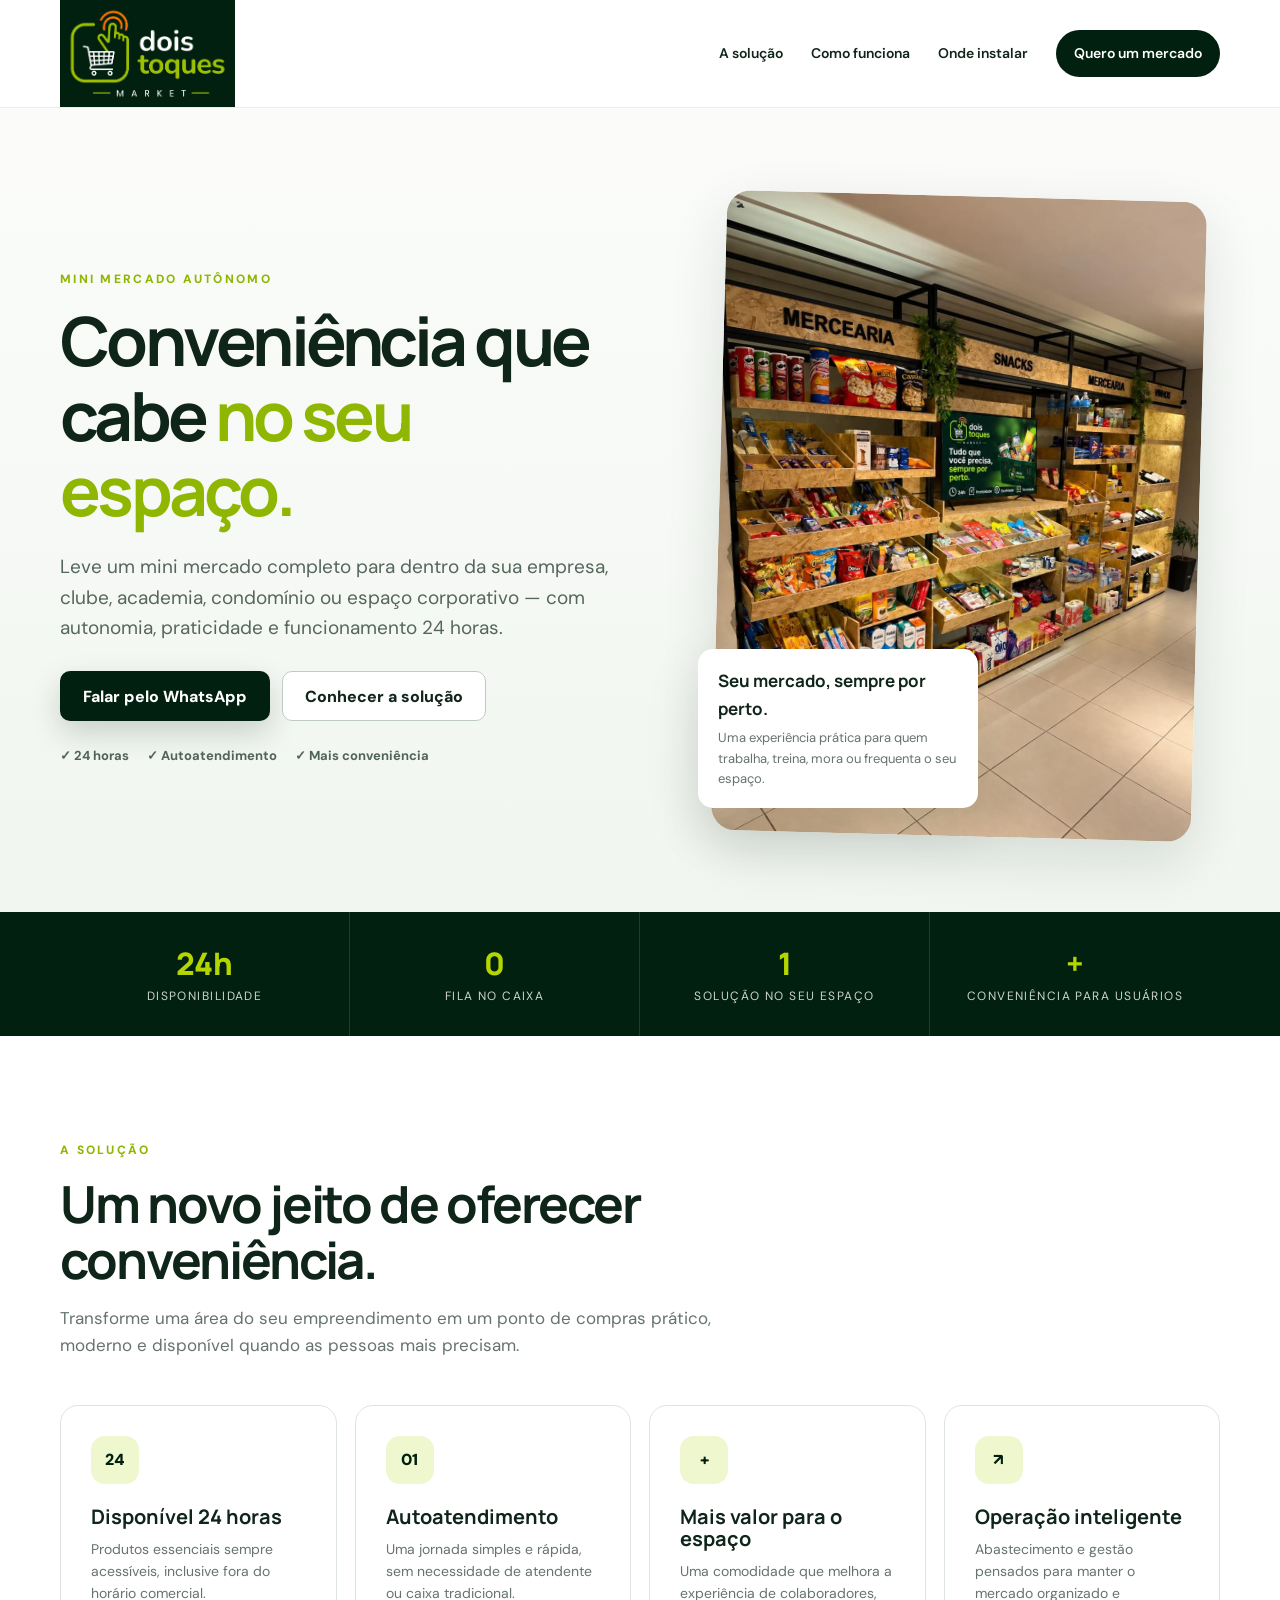
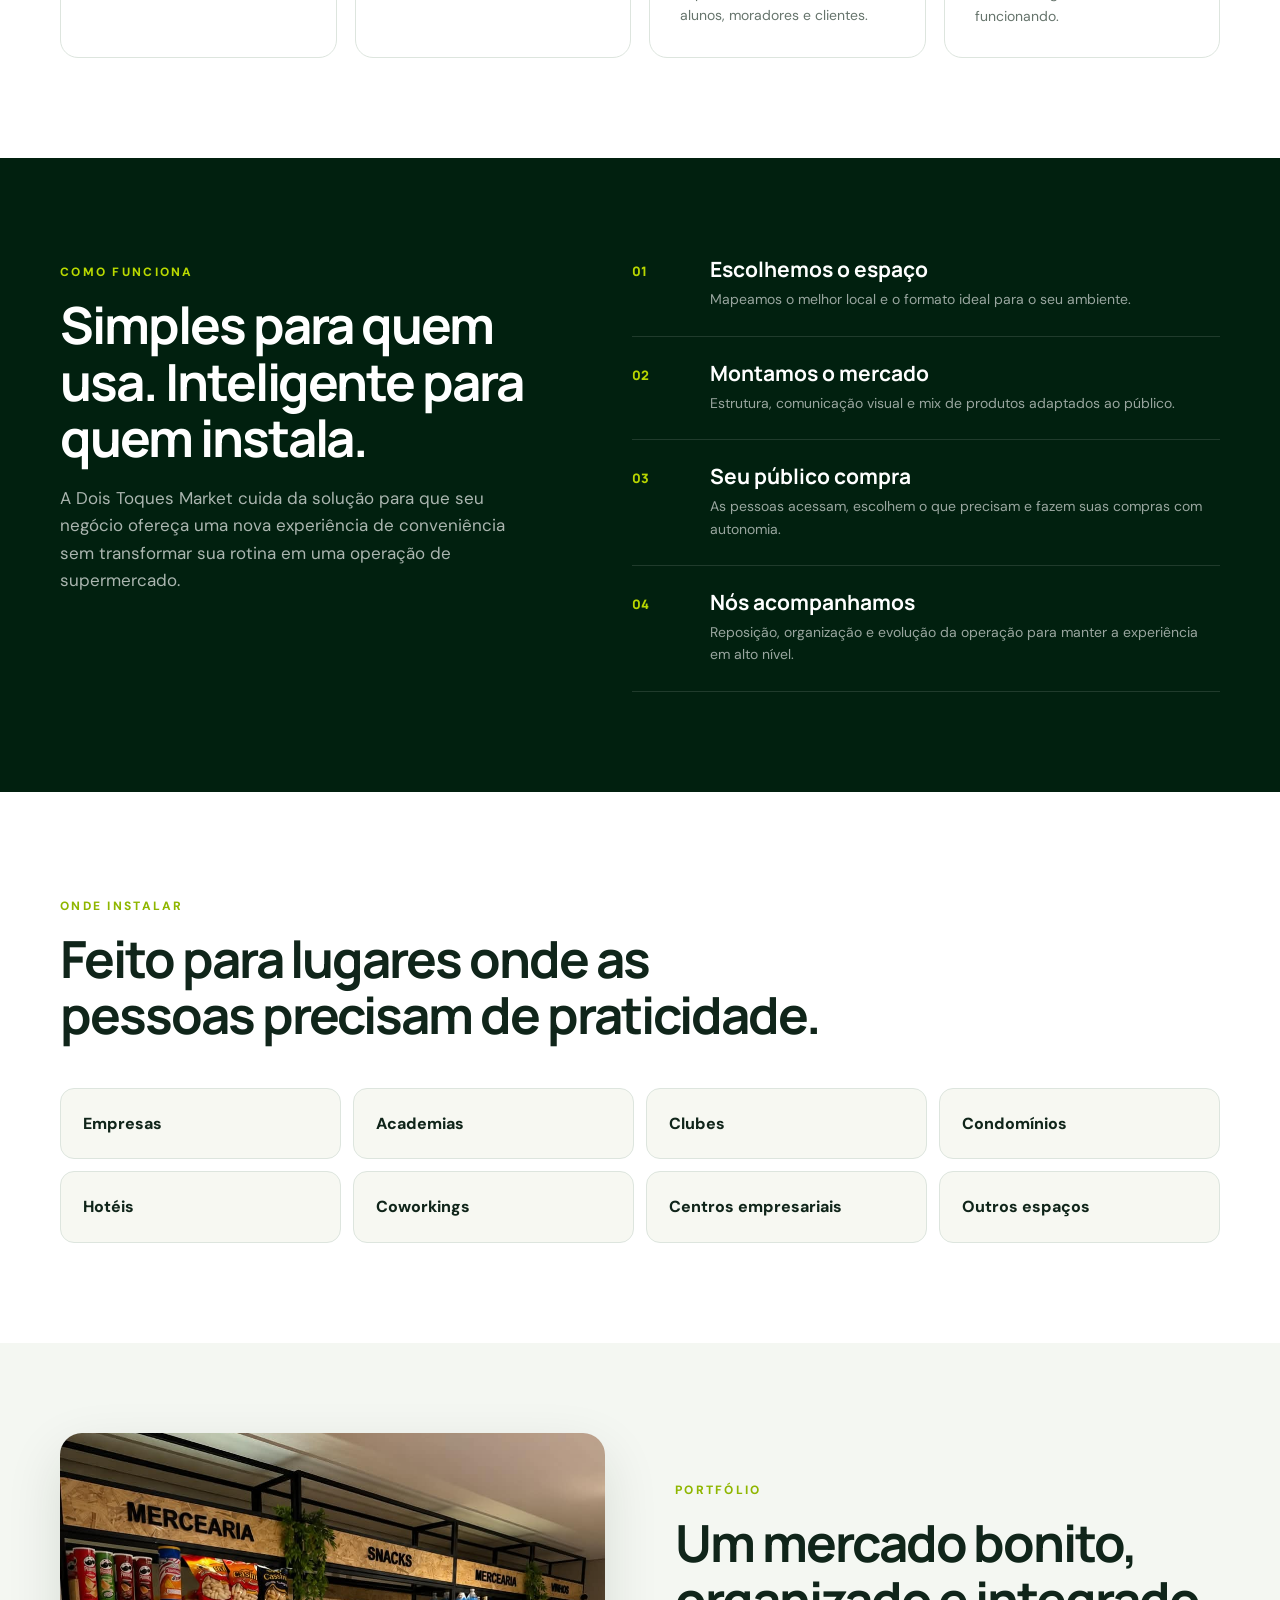
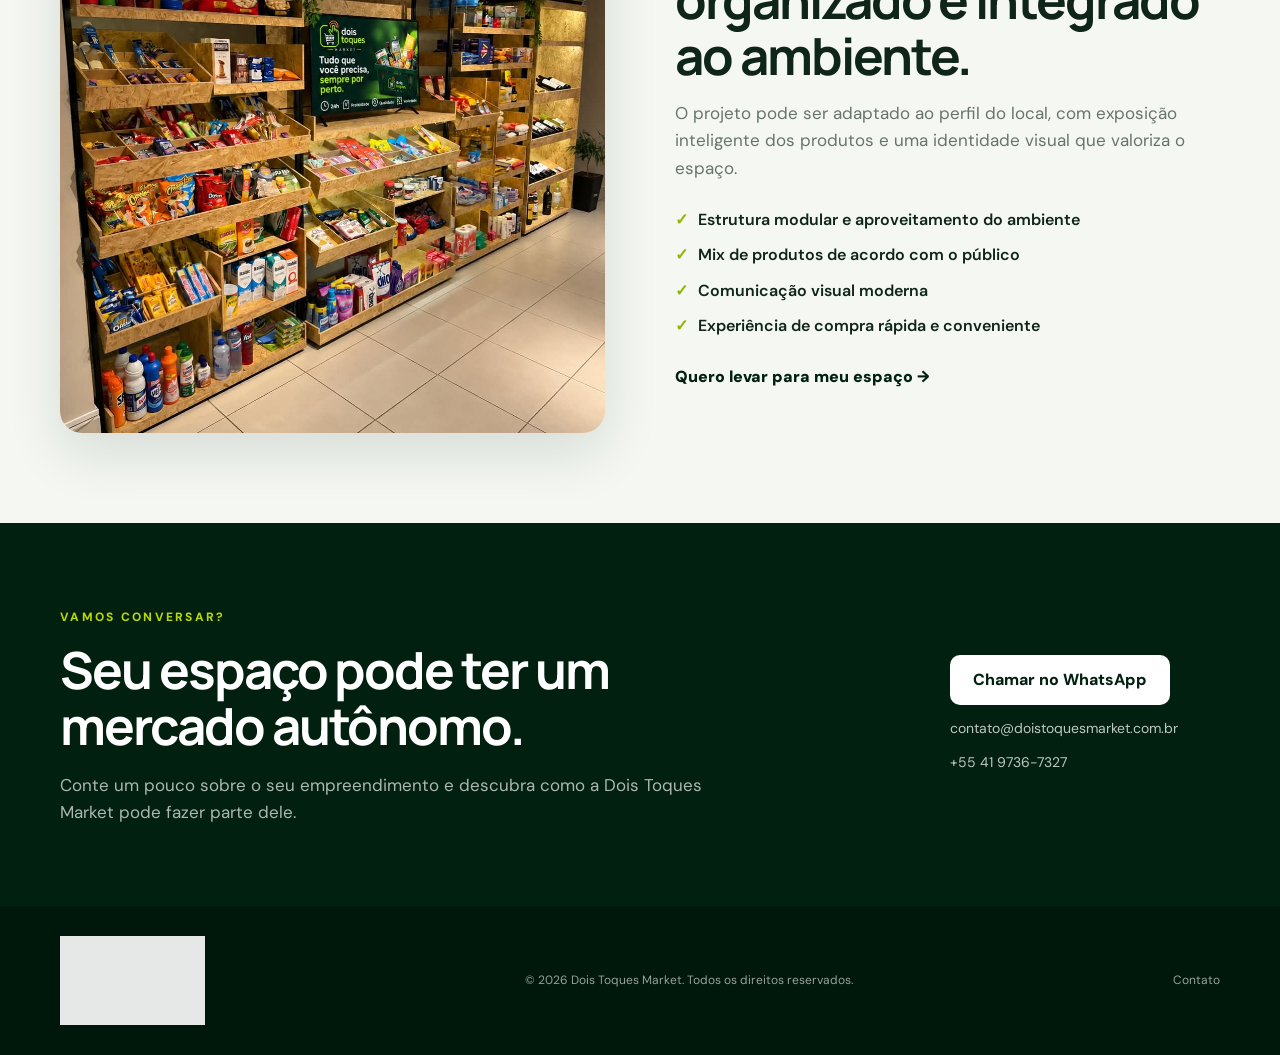
==== index.html @ e49d8c17 "Add root index page" ====
<!DOCTYPE html>
<html lang="pt-BR">
<head>
  <meta charset="UTF-8">
  <meta name="viewport" content="width=device-width, initial-scale=1.0">
  <meta name="description" content="Dois Toques Market — mini mercados autônomos para empresas, clubes, academias, condomínios e espaços corporativos. Conveniência 24 horas, sem operação de caixa.">
  <meta name="theme-color" content="#01200F">
  <title>Dois Toques Market | Mini Mercado Autônomo</title>
  <link rel="stylesheet" href="css/style.css">
</head>
<body>
  <header class="site-header">
    <div class="container nav-wrap">
      <a class="brand" href="#inicio" aria-label="Dois Toques Market">
        <img src="images/logo-escura.png" alt="Dois Toques Market">
      </a>
      <nav class="nav" aria-label="Navegação principal">
        <a href="#solucao">A solução</a>
        <a href="#como-funciona">Como funciona</a>
        <a href="#onde-instalar">Onde instalar</a>
        <a href="#contato" class="nav-cta">Quero um mercado</a>
      </nav>
    </div>
  </header>

  <main id="inicio">
    <section class="hero">
      <div class="container hero-grid">
        <div class="hero-copy">
          <span class="eyebrow">MINI MERCADO AUTÔNOMO</span>
          <h1>Conveniência que cabe <span>no seu espaço.</span></h1>
          <p class="hero-text">
            Leve um mini mercado completo para dentro da sua empresa, clube, academia,
            condomínio ou espaço corporativo — com autonomia, praticidade e funcionamento 24 horas.
          </p>
          <div class="hero-actions">
            <a class="btn btn-primary" href="https://wa.me/554197367327?text=Ol%C3%A1%2C%20quero%20conhecer%20a%20solu%C3%A7%C3%A3o%20da%20Dois%20Toques%20Market." target="_blank" rel="noopener">Falar pelo WhatsApp</a>
            <a class="btn btn-secondary" href="#solucao">Conhecer a solução</a>
          </div>
          <div class="hero-points">
            <span>✓ 24 horas</span>
            <span>✓ Autoatendimento</span>
            <span>✓ Mais conveniência</span>
          </div>
        </div>
        <div class="hero-visual">
          <div class="glow"></div>
          <img src="images/mercado-autonomo.jpg" alt="Exemplo de mini mercado autônomo da Dois Toques Market" class="market-photo">
          <div class="floating-card">
            <strong>Seu mercado, sempre por perto.</strong>
            <span>Uma experiência prática para quem trabalha, treina, mora ou frequenta o seu espaço.</span>
          </div>
        </div>
      </div>
    </section>

    <section class="stats">
      <div class="container stats-grid">
        <div><strong>24h</strong><span>disponibilidade</span></div>
        <div><strong>0</strong><span>fila no caixa</span></div>
        <div><strong>1</strong><span>solução no seu espaço</span></div>
        <div><strong>+</strong><span>conveniência para usuários</span></div>
      </div>
    </section>

    <section id="solucao" class="section">
      <div class="container">
        <div class="section-heading">
          <span class="eyebrow">A SOLUÇÃO</span>
          <h2>Um novo jeito de oferecer conveniência.</h2>
          <p>Transforme uma área do seu empreendimento em um ponto de compras prático, moderno e disponível quando as pessoas mais precisam.</p>
        </div>
        <div class="cards">
          <article class="card">
            <div class="icon">24</div>
            <h3>Disponível 24 horas</h3>
            <p>Produtos essenciais sempre acessíveis, inclusive fora do horário comercial.</p>
          </article>
          <article class="card">
            <div class="icon">01</div>
            <h3>Autoatendimento</h3>
            <p>Uma jornada simples e rápida, sem necessidade de atendente ou caixa tradicional.</p>
          </article>
          <article class="card">
            <div class="icon">+</div>
            <h3>Mais valor para o espaço</h3>
            <p>Uma comodidade que melhora a experiência de colaboradores, alunos, moradores e clientes.</p>
          </article>
          <article class="card">
            <div class="icon">↗</div>
            <h3>Operação inteligente</h3>
            <p>Abastecimento e gestão pensados para manter o mercado organizado e funcionando.</p>
          </article>
        </div>
      </div>
    </section>

    <section id="como-funciona" class="section section-dark">
      <div class="container process-grid">
        <div>
          <span class="eyebrow eyebrow-light">COMO FUNCIONA</span>
          <h2>Simples para quem usa. Inteligente para quem instala.</h2>
          <p class="muted">A Dois Toques Market cuida da solução para que seu negócio ofereça uma nova experiência de conveniência sem transformar sua rotina em uma operação de supermercado.</p>
        </div>
        <div class="steps">
          <div class="step"><span>01</span><div><h3>Escolhemos o espaço</h3><p>Mapeamos o melhor local e o formato ideal para o seu ambiente.</p></div></div>
          <div class="step"><span>02</span><div><h3>Montamos o mercado</h3><p>Estrutura, comunicação visual e mix de produtos adaptados ao público.</p></div></div>
          <div class="step"><span>03</span><div><h3>Seu público compra</h3><p>As pessoas acessam, escolhem o que precisam e fazem suas compras com autonomia.</p></div></div>
          <div class="step"><span>04</span><div><h3>Nós acompanhamos</h3><p>Reposição, organização e evolução da operação para manter a experiência em alto nível.</p></div></div>
        </div>
      </div>
    </section>

    <section id="onde-instalar" class="section">
      <div class="container">
        <div class="section-heading">
          <span class="eyebrow">ONDE INSTALAR</span>
          <h2>Feito para lugares onde as pessoas precisam de praticidade.</h2>
        </div>
        <div class="audience-grid">
          <div class="audience">Empresas</div>
          <div class="audience">Academias</div>
          <div class="audience">Clubes</div>
          <div class="audience">Condomínios</div>
          <div class="audience">Hotéis</div>
          <div class="audience">Coworkings</div>
          <div class="audience">Centros empresariais</div>
          <div class="audience">Outros espaços</div>
        </div>
      </div>
    </section>

    <section class="portfolio">
      <div class="container portfolio-grid">
        <div class="portfolio-image-wrap">
          <img src="images/mercado-autonomo.jpg" alt="Portfólio de mini mercado autônomo" class="portfolio-image">
        </div>
        <div class="portfolio-copy">
          <span class="eyebrow">PORTFÓLIO</span>
          <h2>Um mercado bonito, organizado e integrado ao ambiente.</h2>
          <p>O projeto pode ser adaptado ao perfil do local, com exposição inteligente dos produtos e uma identidade visual que valoriza o espaço.</p>
          <ul>
            <li>Estrutura modular e aproveitamento do ambiente</li>
            <li>Mix de produtos de acordo com o público</li>
            <li>Comunicação visual moderna</li>
            <li>Experiência de compra rápida e conveniente</li>
          </ul>
          <a class="text-link" href="#contato">Quero levar para meu espaço →</a>
        </div>
      </div>
    </section>

    <section class="cta-section" id="contato">
      <div class="container cta-box">
        <div>
          <span class="eyebrow eyebrow-light">VAMOS CONVERSAR?</span>
          <h2>Seu espaço pode ter um mercado autônomo.</h2>
          <p>Conte um pouco sobre o seu empreendimento e descubra como a Dois Toques Market pode fazer parte dele.</p>
        </div>
        <div class="cta-actions">
          <a class="btn btn-light" href="https://wa.me/554197367327?text=Ol%C3%A1%2C%20quero%20uma%20proposta%20para%20meu%20espa%C3%A7o." target="_blank" rel="noopener">Chamar no WhatsApp</a>
          <a class="contact-email" href="mailto:contato@doistoquesmarket.com.br">contato@doistoquesmarket.com.br</a>
          <span class="phone">+55 41 9736-7327</span>
        </div>
      </div>
    </section>
  </main>

  <footer class="footer">
    <div class="container footer-wrap">
      <img src="images/logo-escura.png" alt="Dois Toques Market" class="footer-logo">
      <span>© 2026 Dois Toques Market. Todos os direitos reservados.</span>
      <a href="mailto:contato@doistoquesmarket.com.br">Contato</a>
    </div>
  </footer>
</body>
</html>
---- css/style.css ----
@import url('https://fonts.googleapis.com/css2?family=DM+Sans:wght@400;500;600;700&family=Manrope:wght@600;700;800&display=swap');

:root {
  --green: #01200F;
  --green-2: #073D22;
  --lime: #A8CF00;
  --lime-2: #8FB600;
  --orange: #FF7A00;
  --cream: #F7F8F2;
  --white: #FFFFFF;
  --text: #10251A;
  --muted: #66746C;
  --line: #DDE5DE;
  --shadow: 0 20px 55px rgba(1, 32, 15, .12);
}

* { box-sizing: border-box; }
html { scroll-behavior: smooth; }
body {
  margin: 0;
  color: var(--text);
  background: var(--white);
  font-family: 'DM Sans', Arial, sans-serif;
  line-height: 1.6;
}
a { color: inherit; text-decoration: none; }
img { max-width: 100%; display: block; }
.container { width: min(1160px, calc(100% - 40px)); margin: 0 auto; }

.site-header {
  position: sticky;
  top: 0;
  z-index: 50;
  background: rgba(255,255,255,.92);
  backdrop-filter: blur(14px);
  border-bottom: 1px solid rgba(1,32,15,.08);
}
.nav-wrap { min-height: 82px; display:flex; align-items:center; justify-content:space-between; gap:30px; }
.brand img { width: 175px; height: auto; }
.nav { display:flex; align-items:center; gap:28px; font-weight:600; font-size:14px; }
.nav a:not(.nav-cta):hover { color: var(--lime-2); }
.nav-cta { padding: 12px 18px; border-radius: 999px; background: var(--green); color: white; }

.hero {
  position: relative;
  overflow: hidden;
  padding: 88px 0 76px;
  background: linear-gradient(180deg, #fbfcfa 0%, #f1f6f0 100%);
}
.hero-grid { display:grid; grid-template-columns: 1fr .92fr; align-items:center; gap:70px; }
.eyebrow {
  display:inline-block;
  color: var(--lime-2);
  font-weight:800;
  font-size:12px;
  letter-spacing: .19em;
  margin-bottom: 14px;
}
.eyebrow-light { color: #B9D900; }
h1, h2, h3 { font-family: 'Manrope', Arial, sans-serif; margin:0; line-height:1.1; }
h1 { font-size: clamp(44px, 5.3vw, 74px); letter-spacing:-.055em; max-width:700px; }
h1 span { color: var(--lime-2); }
.hero-text { font-size:19px; max-width:650px; color:#56665D; margin:25px 0 28px; }
.hero-actions { display:flex; flex-wrap:wrap; gap:12px; }
.btn {
  display:inline-flex; align-items:center; justify-content:center;
  min-height:50px; padding:0 22px; border-radius:10px;
  font-weight:800; transition:.2s ease; border:1px solid transparent;
}
.btn:hover { transform: translateY(-2px); }
.btn-primary { background:var(--green); color:white; box-shadow:0 12px 30px rgba(1,32,15,.18); }
.btn-secondary { border-color:#BFCBC2; background:white; }
.btn-light { background:white; color:var(--green); }
.hero-points { display:flex; flex-wrap:wrap; gap:18px; margin-top:25px; font-size:13px; font-weight:700; color:#51635A; }

.hero-visual { position:relative; min-height:500px; display:flex; align-items:center; justify-content:center; }
.glow { position:absolute; width:390px; height:390px; border-radius:50%; background:rgba(168,207,0,.17); filter:blur(12px); }
.market-photo {
  position:relative; z-index:2; width:min(480px, 100%); aspect-ratio:3/4; object-fit:cover;
  border-radius:24px; box-shadow:var(--shadow); transform:rotate(1.5deg);
}
.floating-card {
  position:absolute; z-index:3; bottom:28px; left:0; width:280px;
  padding:18px 20px; background:white; border-radius:15px; box-shadow:var(--shadow);
}
.floating-card strong { display:block; font-family:'Manrope'; font-size:17px; }
.floating-card span { display:block; color:var(--muted); font-size:13px; margin-top:6px; }

.stats { background:var(--green); color:white; }
.stats-grid { display:grid; grid-template-columns:repeat(4,1fr); }
.stats-grid div { padding:30px 20px; border-right:1px solid rgba(255,255,255,.12); text-align:center; }
.stats-grid div:last-child { border:0; }
.stats strong { display:block; font:800 31px 'Manrope'; color:#B5D500; }
.stats span { display:block; font-size:12px; text-transform:uppercase; letter-spacing:.12em; opacity:.8; margin-top:3px; }

.section { padding:100px 0; }
.section-heading { max-width:760px; margin-bottom:45px; }
.section-heading h2, .process-grid h2, .portfolio-copy h2, .cta-box h2 { font-size:clamp(34px,4vw,54px); letter-spacing:-.04em; }
.section-heading p { font-size:17px; color:var(--muted); max-width:680px; margin:18px 0 0; }
.cards { display:grid; grid-template-columns:repeat(4,1fr); gap:18px; }
.card { padding:30px; border:1px solid var(--line); border-radius:18px; background:white; transition:.2s ease; }
.card:hover { transform:translateY(-5px); box-shadow:var(--shadow); }
.icon { width:48px; height:48px; display:grid; place-items:center; border-radius:14px; background:#EFF7CF; color:var(--green); font-weight:900; margin-bottom:22px; }
.card h3 { font-size:20px; margin-bottom:10px; }
.card p { color:var(--muted); margin:0; font-size:14px; }

.section-dark { background:var(--green); color:white; }
.process-grid { display:grid; grid-template-columns:.9fr 1.1fr; gap:90px; align-items:start; }
.process-grid h2 { max-width:520px; }
.muted { color:rgba(255,255,255,.67); max-width:500px; margin-top:20px; font-size:17px; }
.steps { display:grid; gap:0; }
.step { display:grid; grid-template-columns:58px 1fr; gap:20px; padding:25px 0; border-bottom:1px solid rgba(255,255,255,.12); }
.step:first-child { padding-top:0; }
.step > span { color:#B8D600; font:800 13px 'Manrope'; padding-top:4px; }
.step h3 { font-size:21px; }
.step p { margin:7px 0 0; color:rgba(255,255,255,.6); font-size:14px; }

.audience-grid { display:grid; grid-template-columns:repeat(4,1fr); gap:12px; }
.audience { border:1px solid var(--line); border-radius:14px; padding:22px; font-weight:800; background:var(--cream); }

.portfolio { padding:90px 0; background:#F4F7F2; }
.portfolio-grid { display:grid; grid-template-columns:1fr 1fr; gap:70px; align-items:center; }
.portfolio-image-wrap { position:relative; }
.portfolio-image { width:100%; max-height:600px; object-fit:cover; border-radius:22px; box-shadow:var(--shadow); }
.portfolio-copy p { color:var(--muted); font-size:17px; }
.portfolio-copy ul { padding:0; list-style:none; margin:25px 0; display:grid; gap:10px; }
.portfolio-copy li { font-weight:600; }
.portfolio-copy li::before { content:'✓'; color:var(--lime-2); margin-right:10px; font-weight:900; }
.text-link { color:var(--green); font-weight:900; }

.cta-section { padding:80px 0; background:var(--green); }
.cta-box { color:white; display:flex; justify-content:space-between; gap:50px; align-items:center; }
.cta-box h2 { max-width:650px; }
.cta-box p { color:rgba(255,255,255,.68); max-width:650px; margin:18px 0 0; font-size:17px; }
.cta-actions { display:flex; flex-direction:column; align-items:flex-start; gap:12px; min-width:270px; }
.contact-email, .phone { color:rgba(255,255,255,.75); font-size:14px; }
.contact-email:hover { color:white; }

.footer { background:#00170B; color:rgba(255,255,255,.6); padding:30px 0; font-size:12px; }
.footer-wrap { display:flex; align-items:center; justify-content:space-between; gap:20px; }
.footer-logo { width:145px; filter:brightness(0) invert(1); opacity:.9; }
.footer a:hover { color:white; }

@media (max-width: 900px) {
  .nav { display:none; }
  .hero { padding-top:55px; }
  .hero-grid, .process-grid, .portfolio-grid { grid-template-columns:1fr; gap:45px; }
  .hero-visual { min-height:auto; }
  .cards { grid-template-columns:repeat(2,1fr); }
  .audience-grid { grid-template-columns:repeat(2,1fr); }
  .cta-box { flex-direction:column; align-items:flex-start; }
}
@media (max-width: 560px) {
  .container { width:min(100% - 28px, 1160px); }
  .brand img { width:145px; }
  h1 { font-size:42px; }
  .hero-text { font-size:17px; }
  .hero-actions .btn { width:100%; }
  .hero-points { gap:9px; flex-direction:column; }
  .stats-grid { grid-template-columns:repeat(2,1fr); }
  .stats-grid div { padding:22px 10px; border-bottom:1px solid rgba(255,255,255,.12); }
  .cards { grid-template-columns:1fr; }
  .audience-grid { grid-template-columns:1fr; }
  .section { padding:70px 0; }
  .portfolio { padding:65px 0; }
  .floating-card { position:relative; bottom:auto; left:auto; margin-top:-70px; width:calc(100% - 30px); }
  .hero-visual { flex-direction:column; }
  .footer-wrap { flex-direction:column; align-items:flex-start; }
}
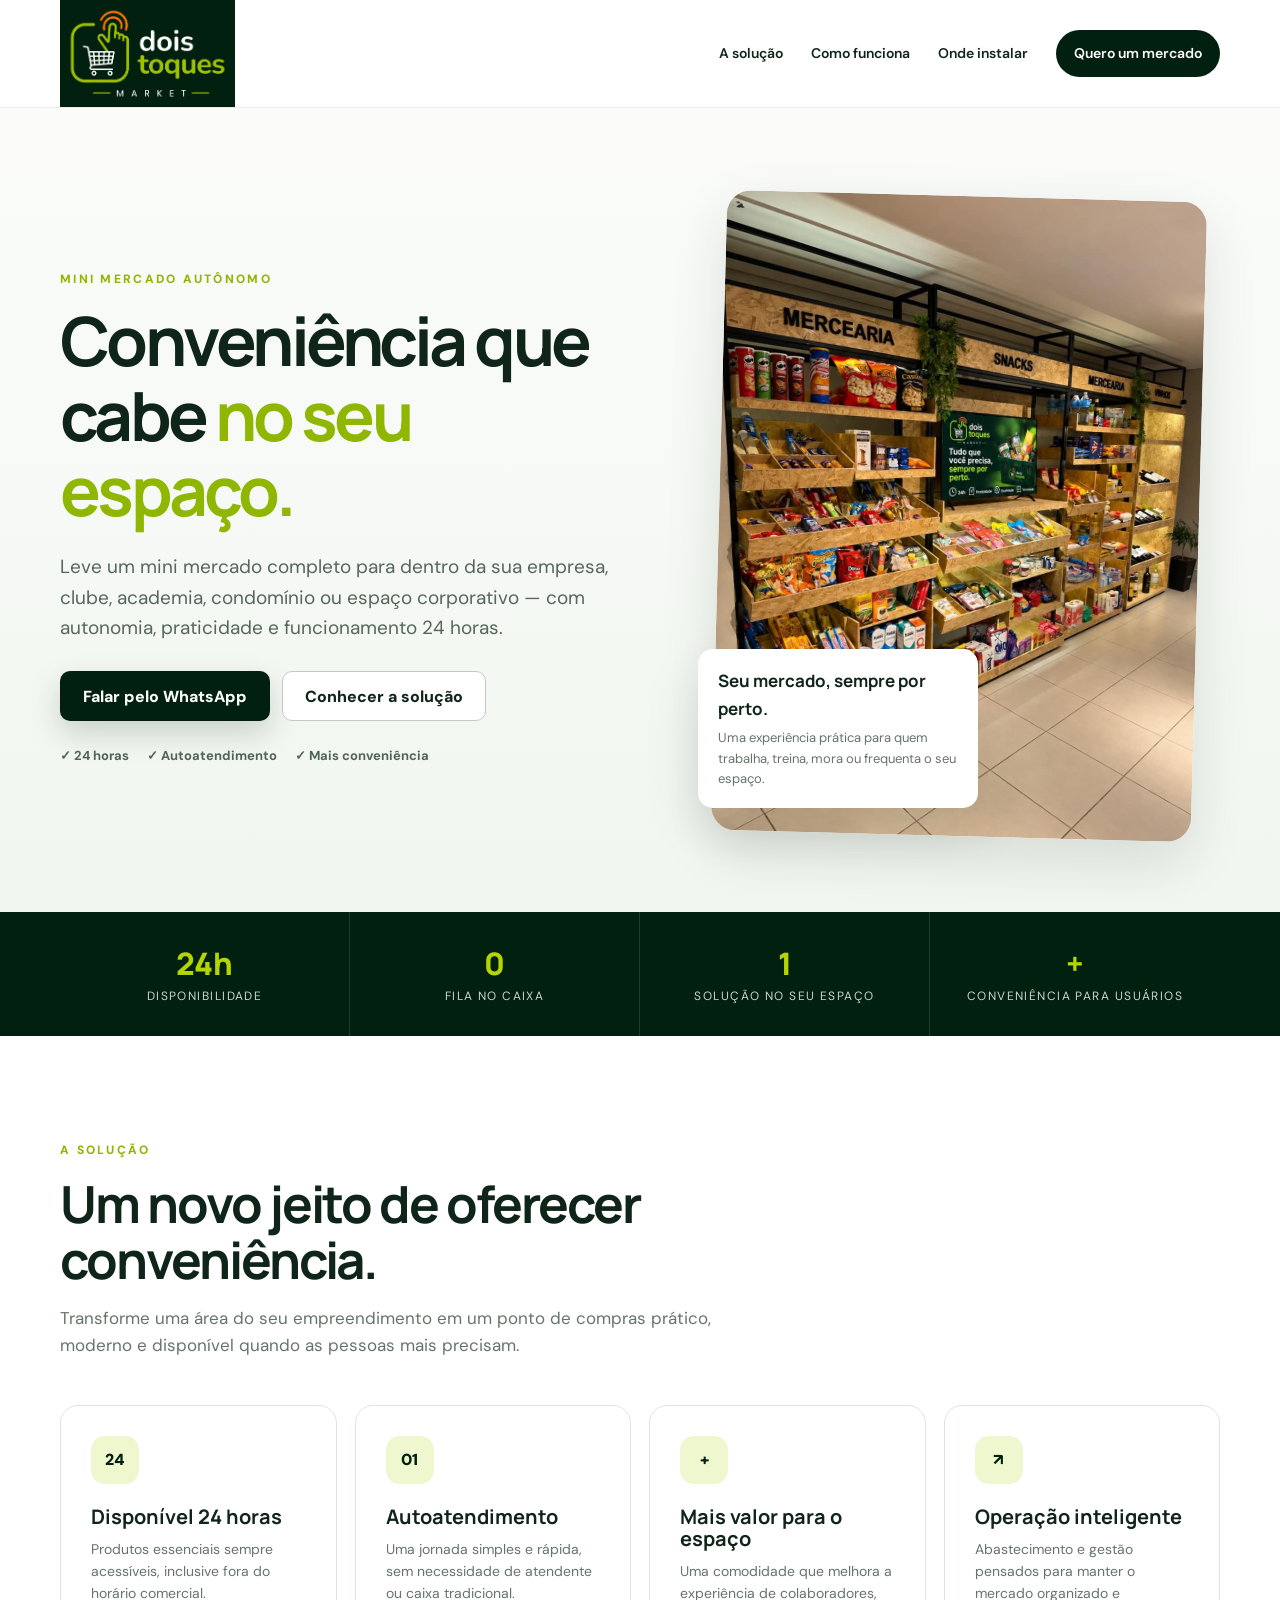
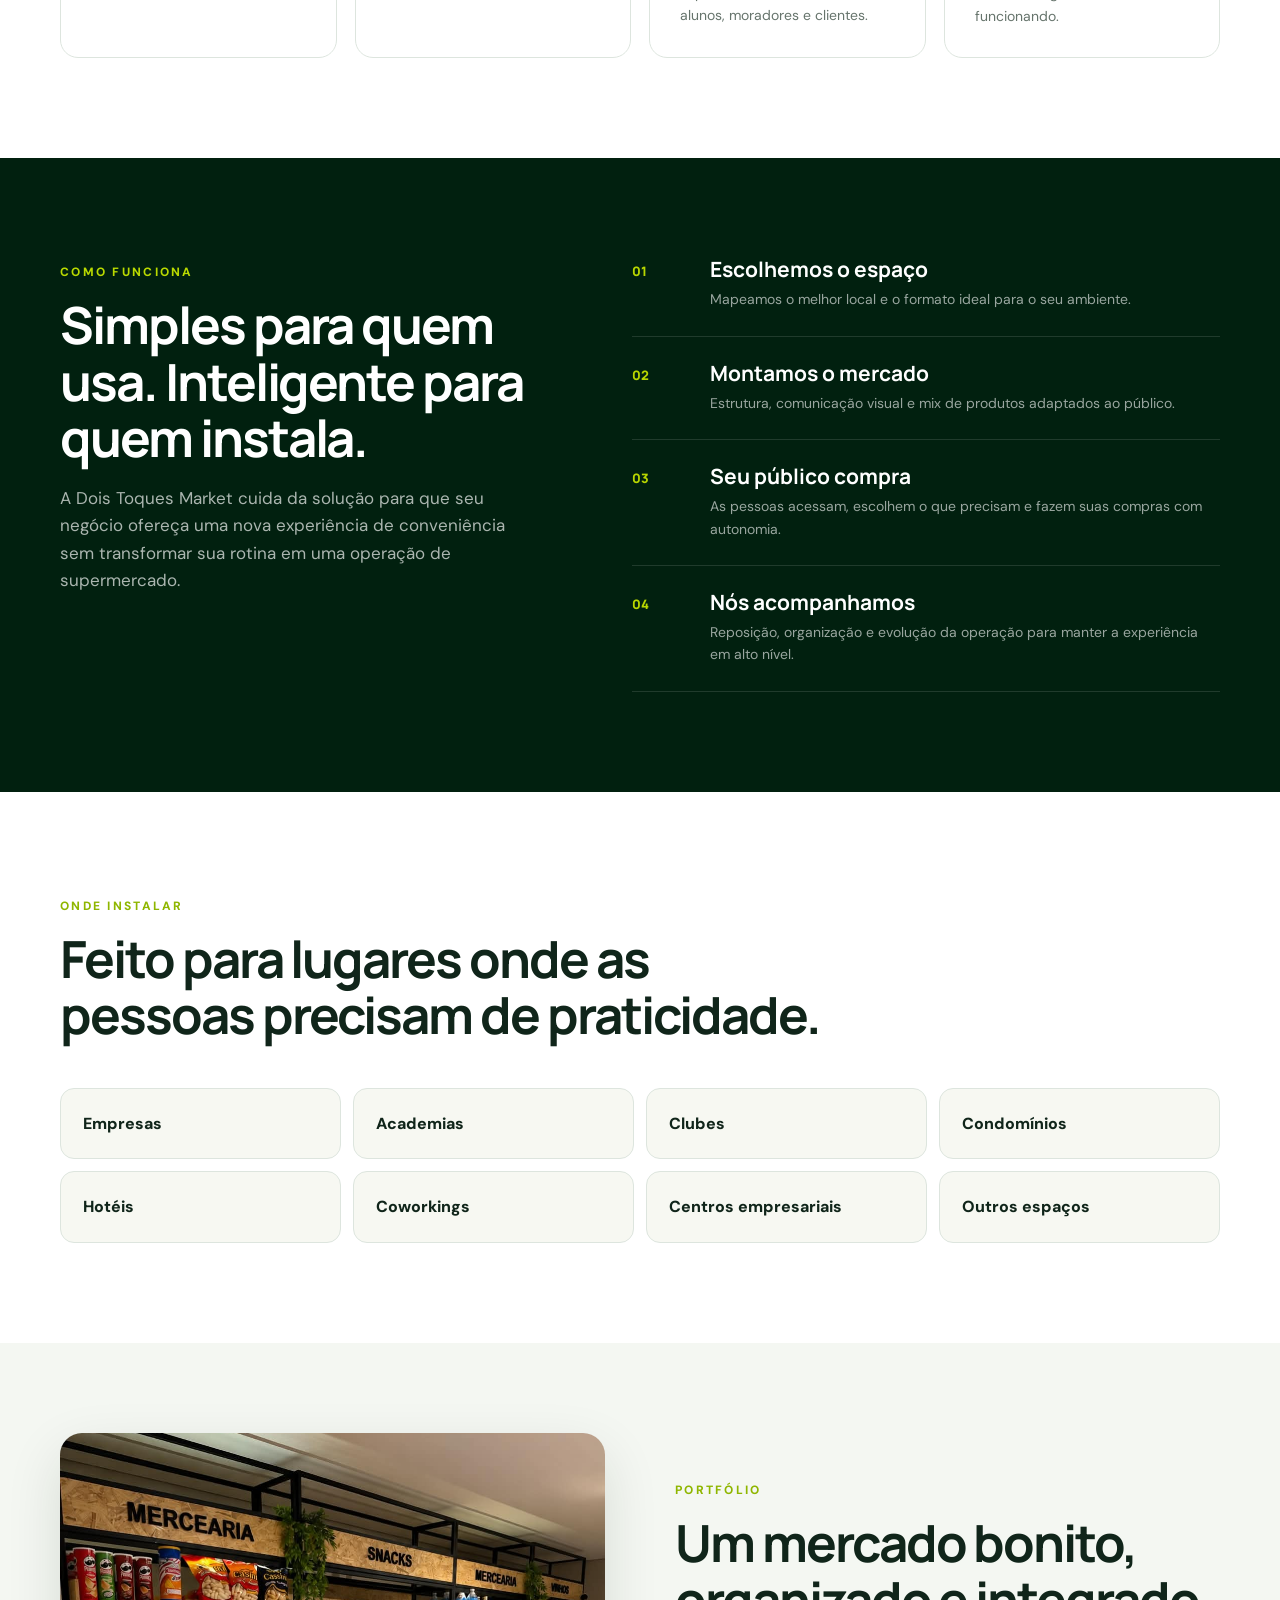
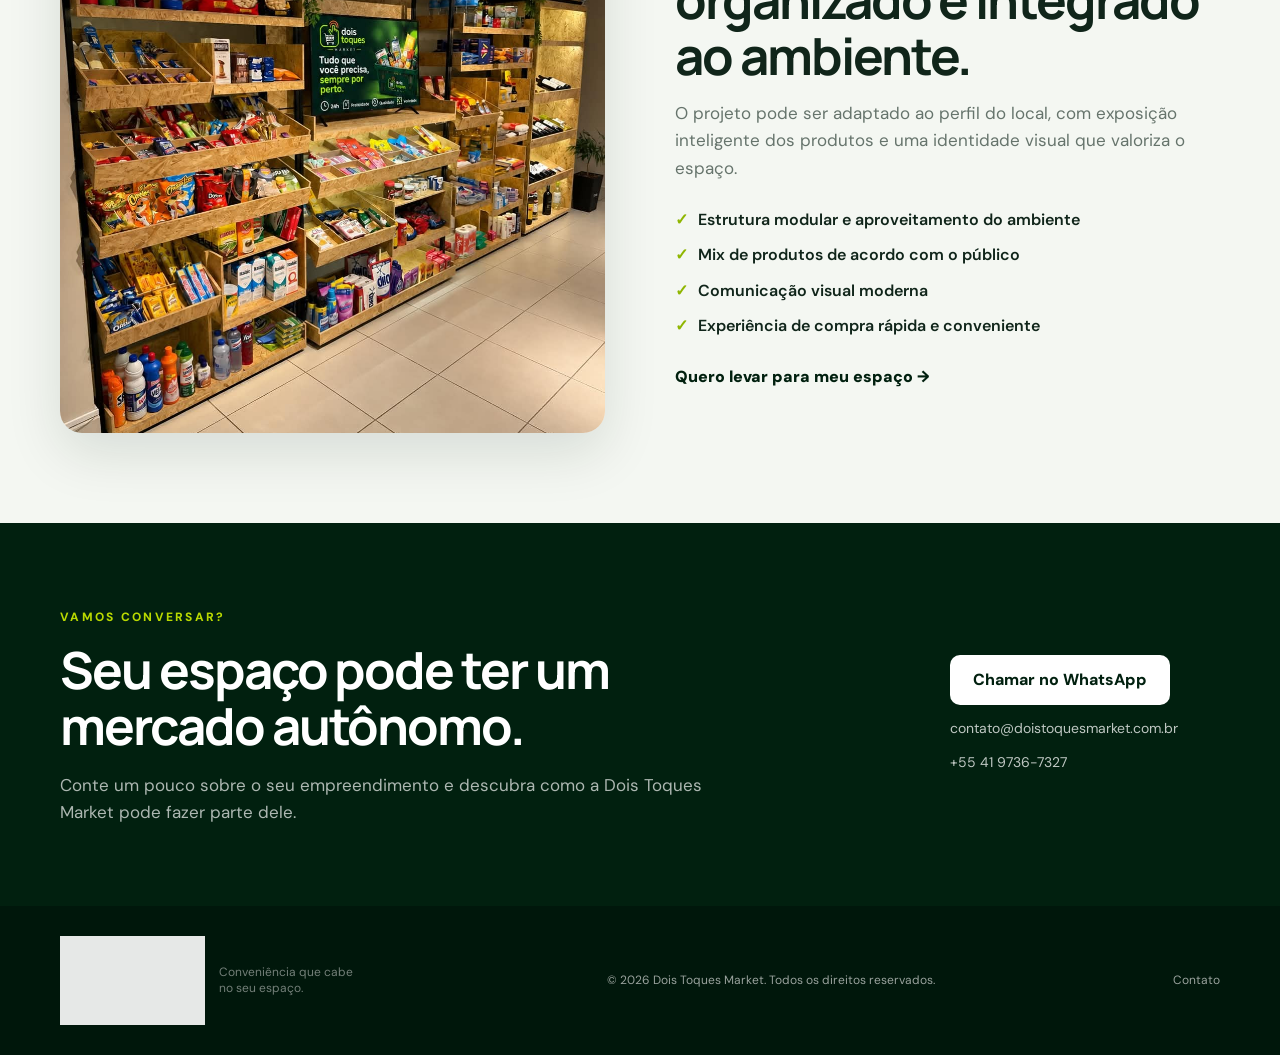
==== commit 73b3827f: "Enhance footer branding and site animations" ====
--- a/index.html
+++ b/index.html
@@ -168,7 +168,10 @@
 
   <footer class="footer">
     <div class="container footer-wrap">
-      <img src="images/logo-escura.png" alt="Dois Toques Market" class="footer-logo">
+      <div class="footer-brand">
+        <img src="images/logo-escura.png" alt="Dois Toques Market" class="footer-logo">
+        <span>Conveniência que cabe no seu espaço.</span>
+      </div>
       <span>© 2026 Dois Toques Market. Todos os direitos reservados.</span>
       <a href="mailto:contato@doistoquesmarket.com.br">Contato</a>
     </div>
--- a/css/style.css
+++ b/css/style.css
@@ -22,6 +22,7 @@
   background: var(--white);
   font-family: 'DM Sans', Arial, sans-serif;
   line-height: 1.6;
+  overflow-x: hidden;
 }
 a { color: inherit; text-decoration: none; }
 img { max-width: 100%; display: block; }
@@ -46,8 +47,10 @@
   overflow: hidden;
   padding: 88px 0 76px;
   background: linear-gradient(180deg, #fbfcfa 0%, #f1f6f0 100%);
+  animation: reveal-section .8s ease both;
 }
 .hero-grid { display:grid; grid-template-columns: 1fr .92fr; align-items:center; gap:70px; }
+.hero-copy { animation: slide-up .75s .12s ease both; }
 .eyebrow {
   display:inline-block;
   color: var(--lime-2);
@@ -74,11 +77,13 @@
 .hero-points { display:flex; flex-wrap:wrap; gap:18px; margin-top:25px; font-size:13px; font-weight:700; color:#51635A; }
 
 .hero-visual { position:relative; min-height:500px; display:flex; align-items:center; justify-content:center; }
-.glow { position:absolute; width:390px; height:390px; border-radius:50%; background:rgba(168,207,0,.17); filter:blur(12px); }
+.hero-visual { animation: slide-in-right .9s .2s ease both; }
+.glow { position:absolute; width:390px; height:390px; border-radius:50%; background:rgba(168,207,0,.17); filter:blur(12px); animation: pulse-glow 5s ease-in-out infinite; }
 .market-photo {
   position:relative; z-index:2; width:min(480px, 100%); aspect-ratio:3/4; object-fit:cover;
-  border-radius:24px; box-shadow:var(--shadow); transform:rotate(1.5deg);
-}
+  border-radius:24px; box-shadow:var(--shadow); transform:rotate(1.5deg); transition:transform .35s ease, box-shadow .35s ease;
+}
+.market-photo:hover { transform:rotate(0) scale(1.02); box-shadow:0 28px 65px rgba(1, 32, 15, .2); }
 .floating-card {
   position:absolute; z-index:3; bottom:28px; left:0; width:280px;
   padding:18px 20px; background:white; border-radius:15px; box-shadow:var(--shadow);
@@ -98,7 +103,10 @@
 .section-heading h2, .process-grid h2, .portfolio-copy h2, .cta-box h2 { font-size:clamp(34px,4vw,54px); letter-spacing:-.04em; }
 .section-heading p { font-size:17px; color:var(--muted); max-width:680px; margin:18px 0 0; }
 .cards { display:grid; grid-template-columns:repeat(4,1fr); gap:18px; }
-.card { padding:30px; border:1px solid var(--line); border-radius:18px; background:white; transition:.2s ease; }
+.card { padding:30px; border:1px solid var(--line); border-radius:18px; background:white; transition:transform .25s ease, box-shadow .25s ease, border-color .25s ease; animation: slide-up .7s ease both; }
+.card:nth-child(2) { animation-delay:.08s; }
+.card:nth-child(3) { animation-delay:.16s; }
+.card:nth-child(4) { animation-delay:.24s; }
 .card:hover { transform:translateY(-5px); box-shadow:var(--shadow); }
 .icon { width:48px; height:48px; display:grid; place-items:center; border-radius:14px; background:#EFF7CF; color:var(--green); font-weight:900; margin-bottom:22px; }
 .card h3 { font-size:20px; margin-bottom:10px; }
@@ -116,7 +124,8 @@
 .step p { margin:7px 0 0; color:rgba(255,255,255,.6); font-size:14px; }
 
 .audience-grid { display:grid; grid-template-columns:repeat(4,1fr); gap:12px; }
-.audience { border:1px solid var(--line); border-radius:14px; padding:22px; font-weight:800; background:var(--cream); }
+.audience { border:1px solid var(--line); border-radius:14px; padding:22px; font-weight:800; background:var(--cream); transition:transform .25s ease, background .25s ease, border-color .25s ease; }
+.audience:hover { transform:translateY(-4px); background:#EFF7CF; border-color:#C8DB7A; }
 
 .portfolio { padding:90px 0; background:#F4F7F2; }
 .portfolio-grid { display:grid; grid-template-columns:1fr 1fr; gap:70px; align-items:center; }
@@ -136,10 +145,34 @@
 .contact-email, .phone { color:rgba(255,255,255,.75); font-size:14px; }
 .contact-email:hover { color:white; }
 
-.footer { background:#00170B; color:rgba(255,255,255,.6); padding:30px 0; font-size:12px; }
+.footer { background:#00170B; color:rgba(255,255,255,.6); padding:30px 0; font-size:12px; animation: reveal-section .8s .2s ease both; }
 .footer-wrap { display:flex; align-items:center; justify-content:space-between; gap:20px; }
-.footer-logo { width:145px; filter:brightness(0) invert(1); opacity:.9; }
+.footer-brand { display:flex; align-items:center; gap:14px; }
+.footer-brand > span { max-width:150px; line-height:1.35; color:rgba(255,255,255,.45); }
+.footer-logo { width:145px; filter:brightness(0) invert(1); opacity:.9; transition:transform .3s ease, opacity .3s ease; }
+.footer-logo:hover { transform:translateY(-3px); opacity:1; }
 .footer a:hover { color:white; }
+
+@keyframes slide-up {
+  from { opacity:0; transform:translateY(24px); }
+  to { opacity:1; transform:translateY(0); }
+}
+@keyframes slide-in-right {
+  from { opacity:0; transform:translateX(28px); }
+  to { opacity:1; transform:translateX(0); }
+}
+@keyframes reveal-section {
+  from { opacity:0; }
+  to { opacity:1; }
+}
+@keyframes pulse-glow {
+  0%, 100% { transform:scale(.96); opacity:.7; }
+  50% { transform:scale(1.06); opacity:1; }
+}
+
+@media (prefers-reduced-motion: reduce) {
+  *, *::before, *::after { animation-duration:.01ms !important; animation-iteration-count:1 !important; scroll-behavior:auto !important; transition-duration:.01ms !important; }
+}
 
 @media (max-width: 900px) {
   .nav { display:none; }
@@ -166,4 +199,5 @@
   .floating-card { position:relative; bottom:auto; left:auto; margin-top:-70px; width:calc(100% - 30px); }
   .hero-visual { flex-direction:column; }
   .footer-wrap { flex-direction:column; align-items:flex-start; }
-}
+  .footer-brand { align-items:flex-start; flex-direction:column; gap:8px; }
+}
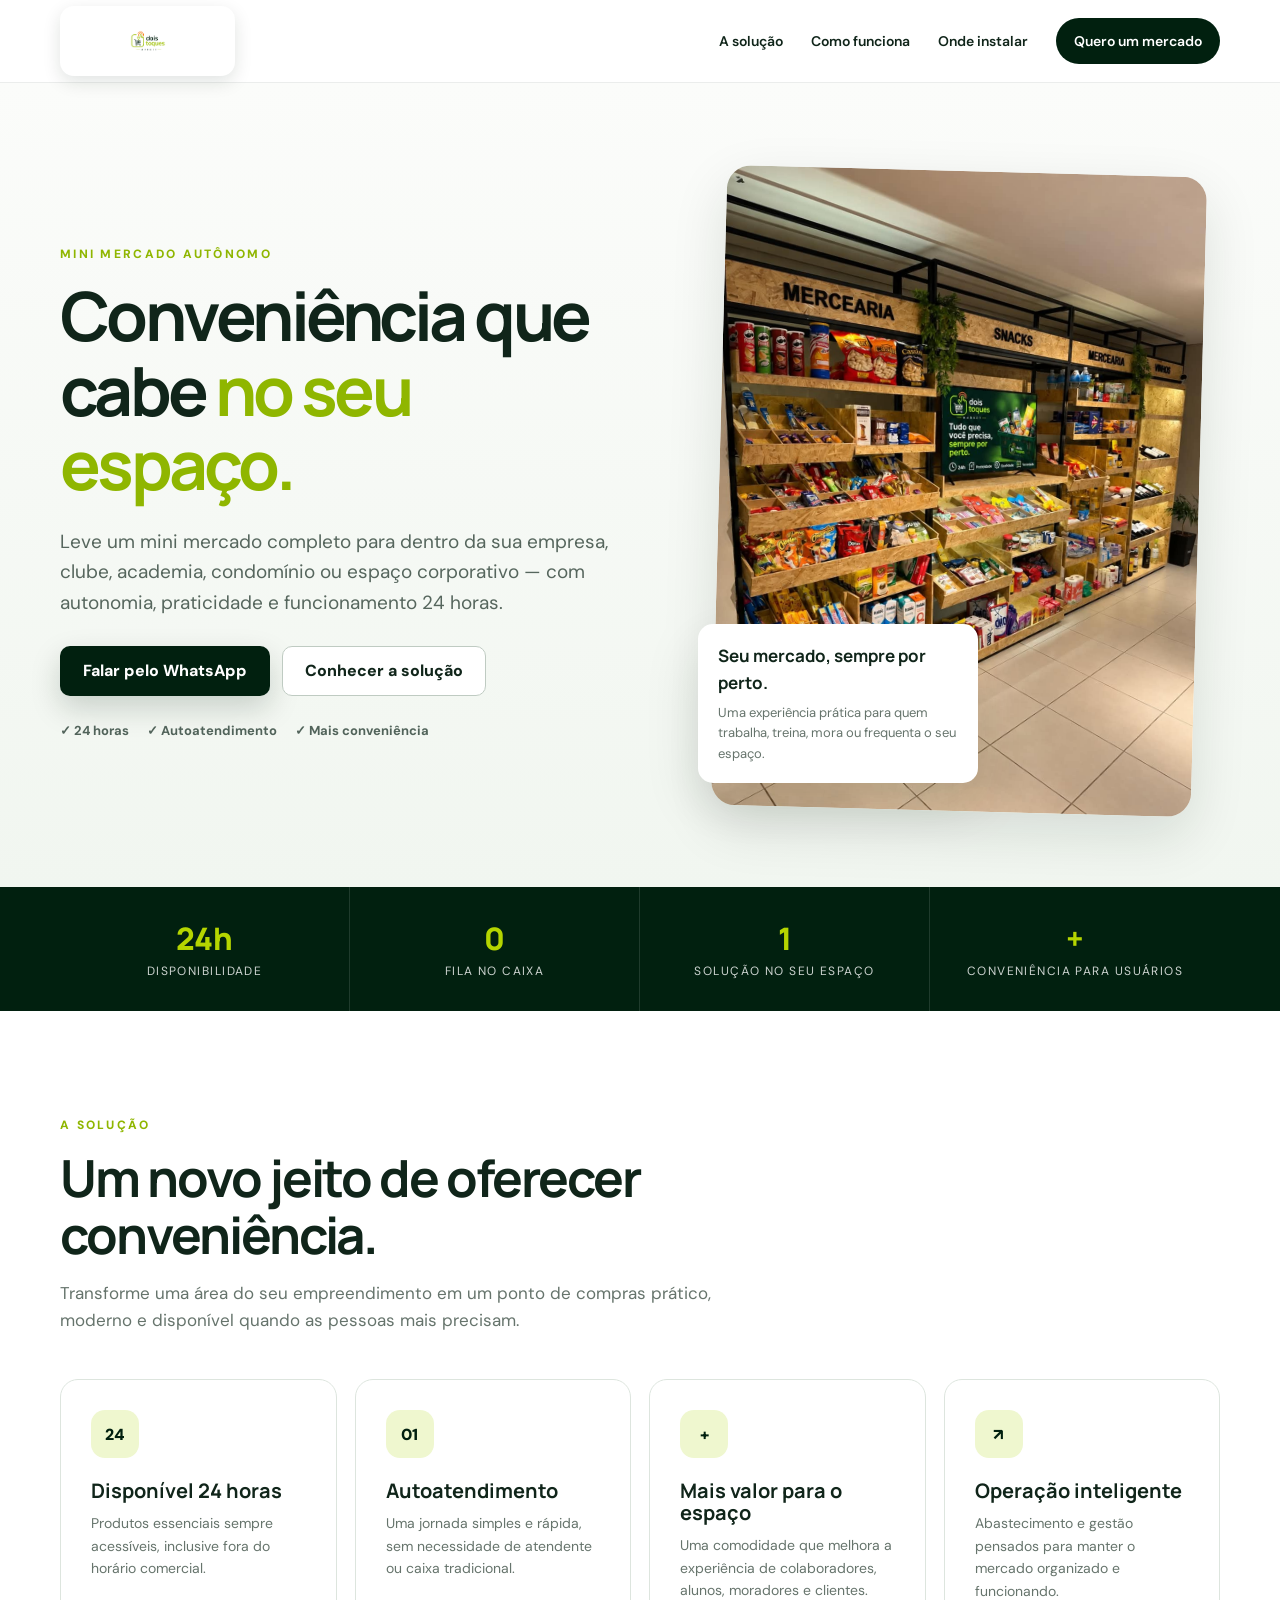
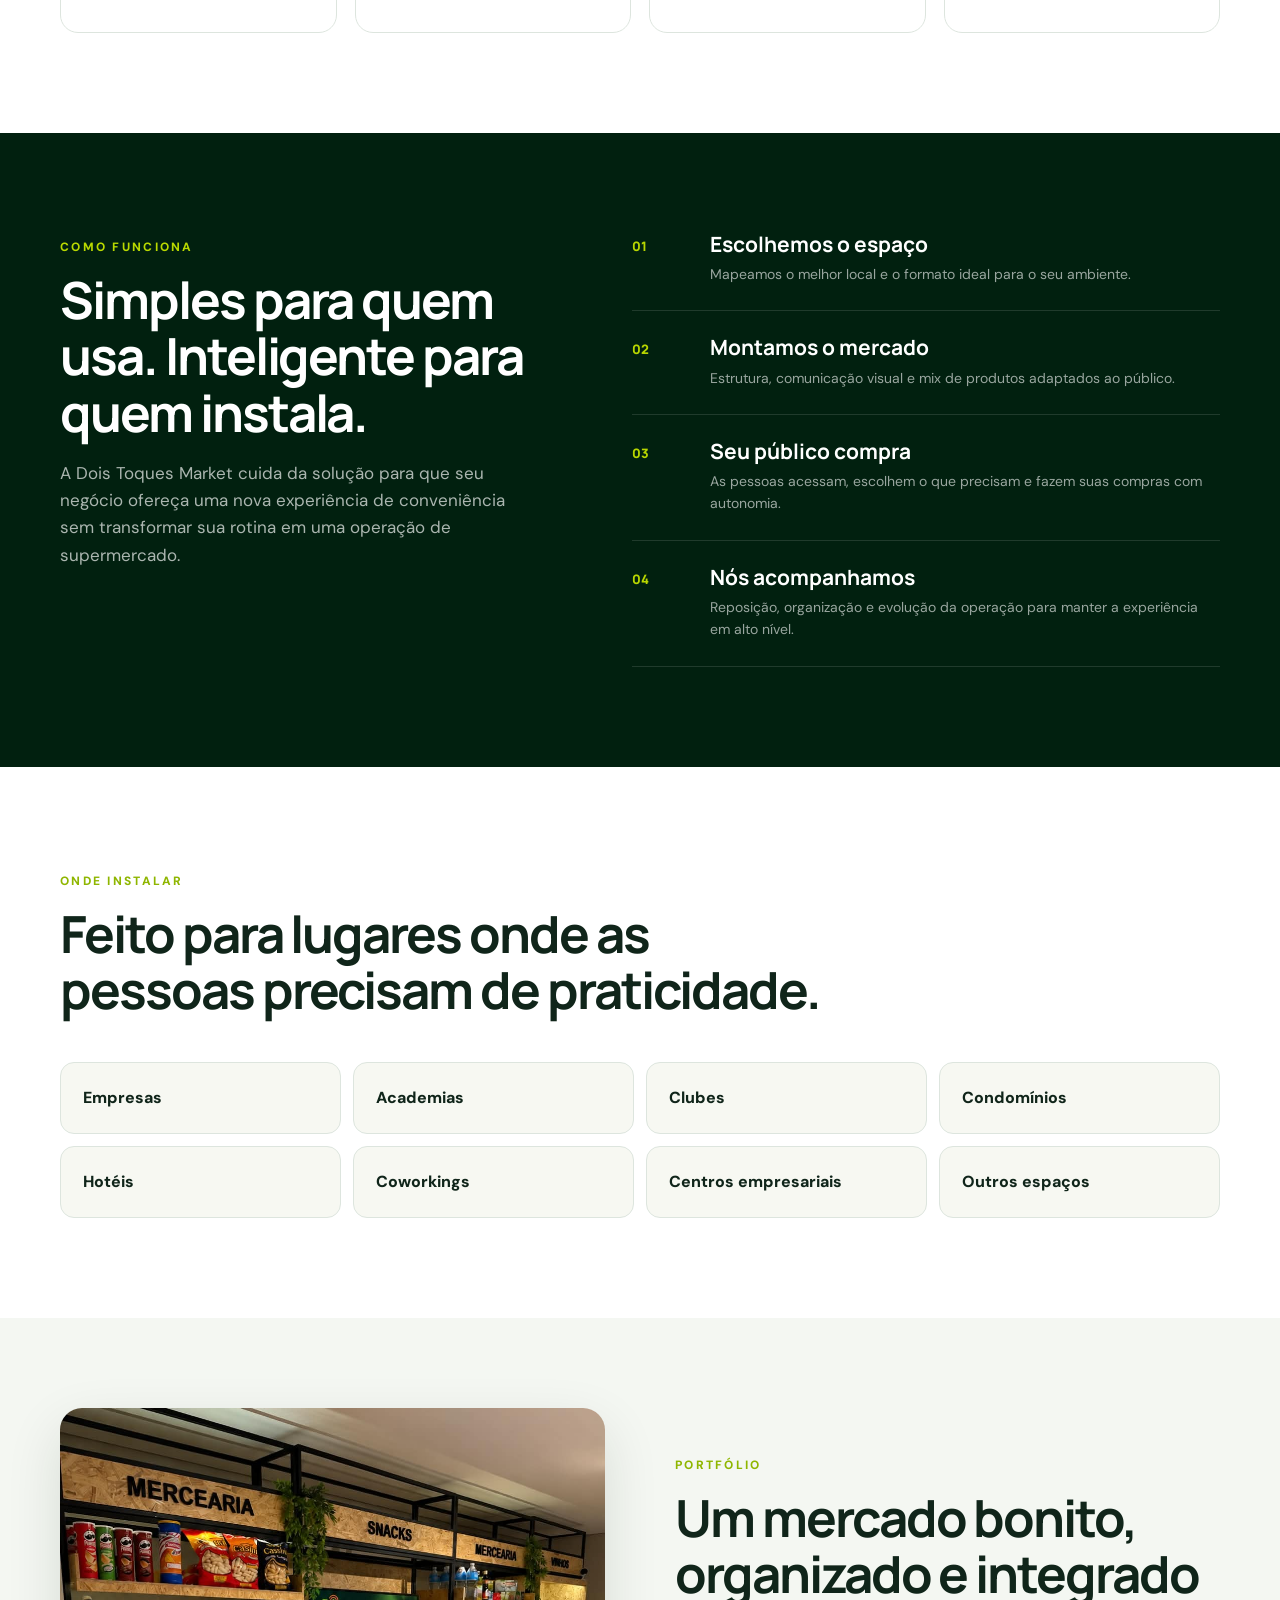
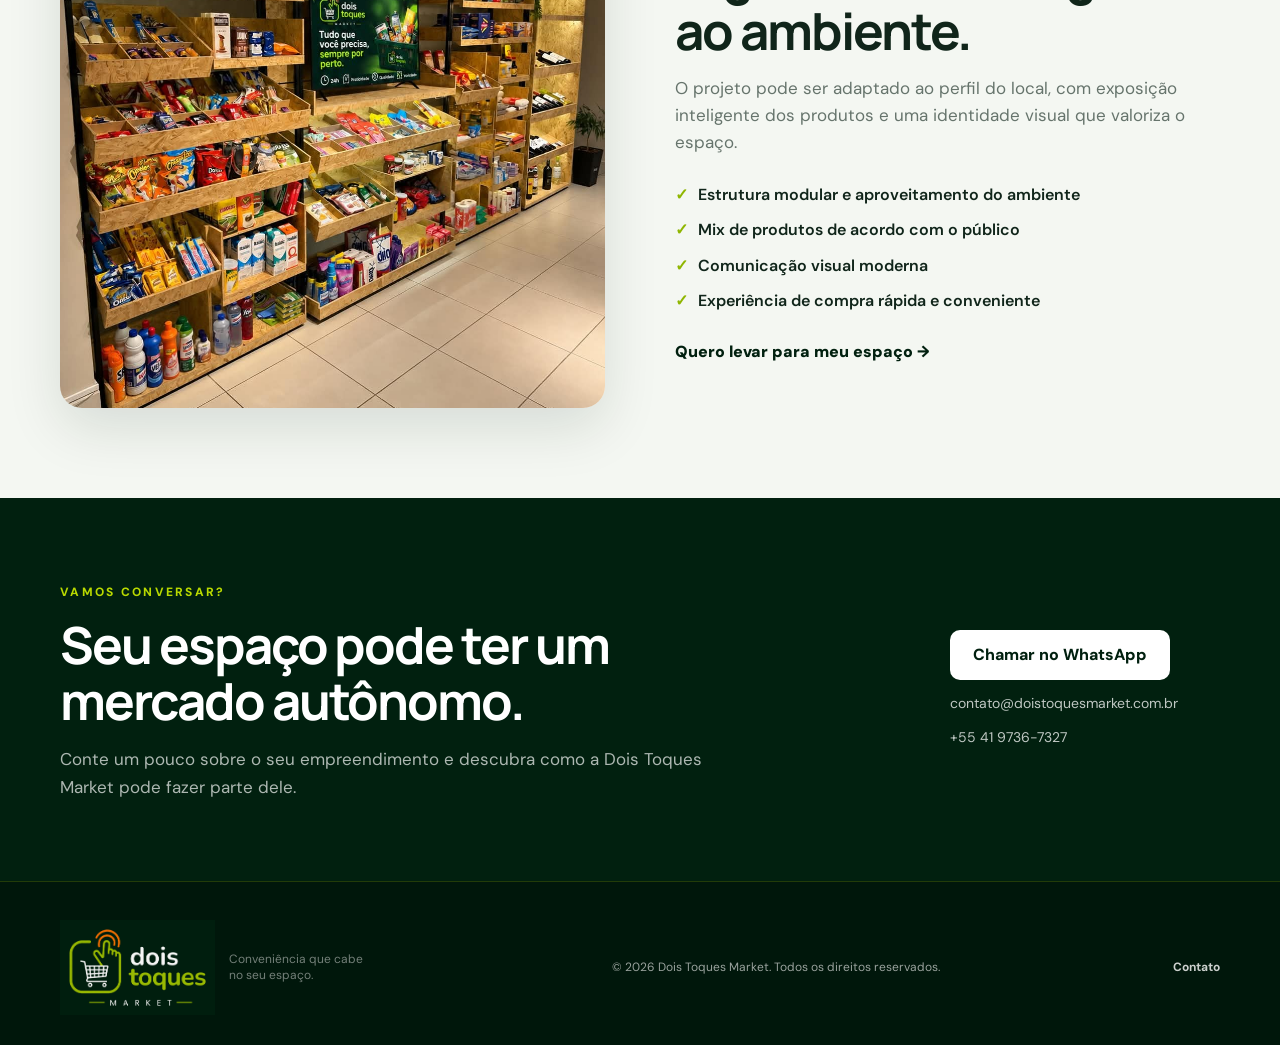
==== commit 0f358c19: "Atualiza logo do cabeçalho Substitui a logo exibida no cabeçalho pela nova imagem com fundo branco e" ====
--- a/index.html
+++ b/index.html
@@ -12,7 +12,7 @@
   <header class="site-header">
     <div class="container nav-wrap">
       <a class="brand" href="#inicio" aria-label="Dois Toques Market">
-        <img src="images/logo-escura.png" alt="Dois Toques Market">
+        <img src="images/logo-cabecalho.png" alt="Dois Toques Market">
       </a>
       <nav class="nav" aria-label="Navegação principal">
         <a href="#solucao">A solução</a>
--- a/css/style.css
+++ b/css/style.css
@@ -37,7 +37,8 @@
   border-bottom: 1px solid rgba(1,32,15,.08);
 }
 .nav-wrap { min-height: 82px; display:flex; align-items:center; justify-content:space-between; gap:30px; }
-.brand img { width: 175px; height: auto; }
+.brand img { width: 175px; height: 70px; object-fit: contain; border-radius: 14px; background: #fff; box-shadow: 0 6px 18px rgba(1,32,15,.12); transition: transform .25s ease, box-shadow .25s ease; }
+.brand:hover img { transform: translateY(-2px); box-shadow: 0 9px 22px rgba(1,32,15,.18); }
 .nav { display:flex; align-items:center; gap:28px; font-weight:600; font-size:14px; }
 .nav a:not(.nav-cta):hover { color: var(--lime-2); }
 .nav-cta { padding: 12px 18px; border-radius: 999px; background: var(--green); color: white; }
@@ -145,13 +146,14 @@
 .contact-email, .phone { color:rgba(255,255,255,.75); font-size:14px; }
 .contact-email:hover { color:white; }
 
-.footer { background:#00170B; color:rgba(255,255,255,.6); padding:30px 0; font-size:12px; animation: reveal-section .8s .2s ease both; }
-.footer-wrap { display:flex; align-items:center; justify-content:space-between; gap:20px; }
+.footer { background:#00170B; color:rgba(255,255,255,.6); padding:38px 0 30px; font-size:12px; border-top:1px solid rgba(168,207,0,.2); animation: reveal-section .8s .2s ease both; }
+.footer-wrap { display:flex; align-items:center; justify-content:space-between; gap:26px; }
 .footer-brand { display:flex; align-items:center; gap:14px; }
 .footer-brand > span { max-width:150px; line-height:1.35; color:rgba(255,255,255,.45); }
-.footer-logo { width:145px; filter:brightness(0) invert(1); opacity:.9; transition:transform .3s ease, opacity .3s ease; }
+.footer-logo { width:155px; height:auto; opacity:.96; transition:transform .3s ease, opacity .3s ease; }
 .footer-logo:hover { transform:translateY(-3px); opacity:1; }
-.footer a:hover { color:white; }
+.footer a { font-weight:700; color:rgba(255,255,255,.8); }
+.footer a:hover { color:#B8D600; }
 
 @keyframes slide-up {
   from { opacity:0; transform:translateY(24px); }
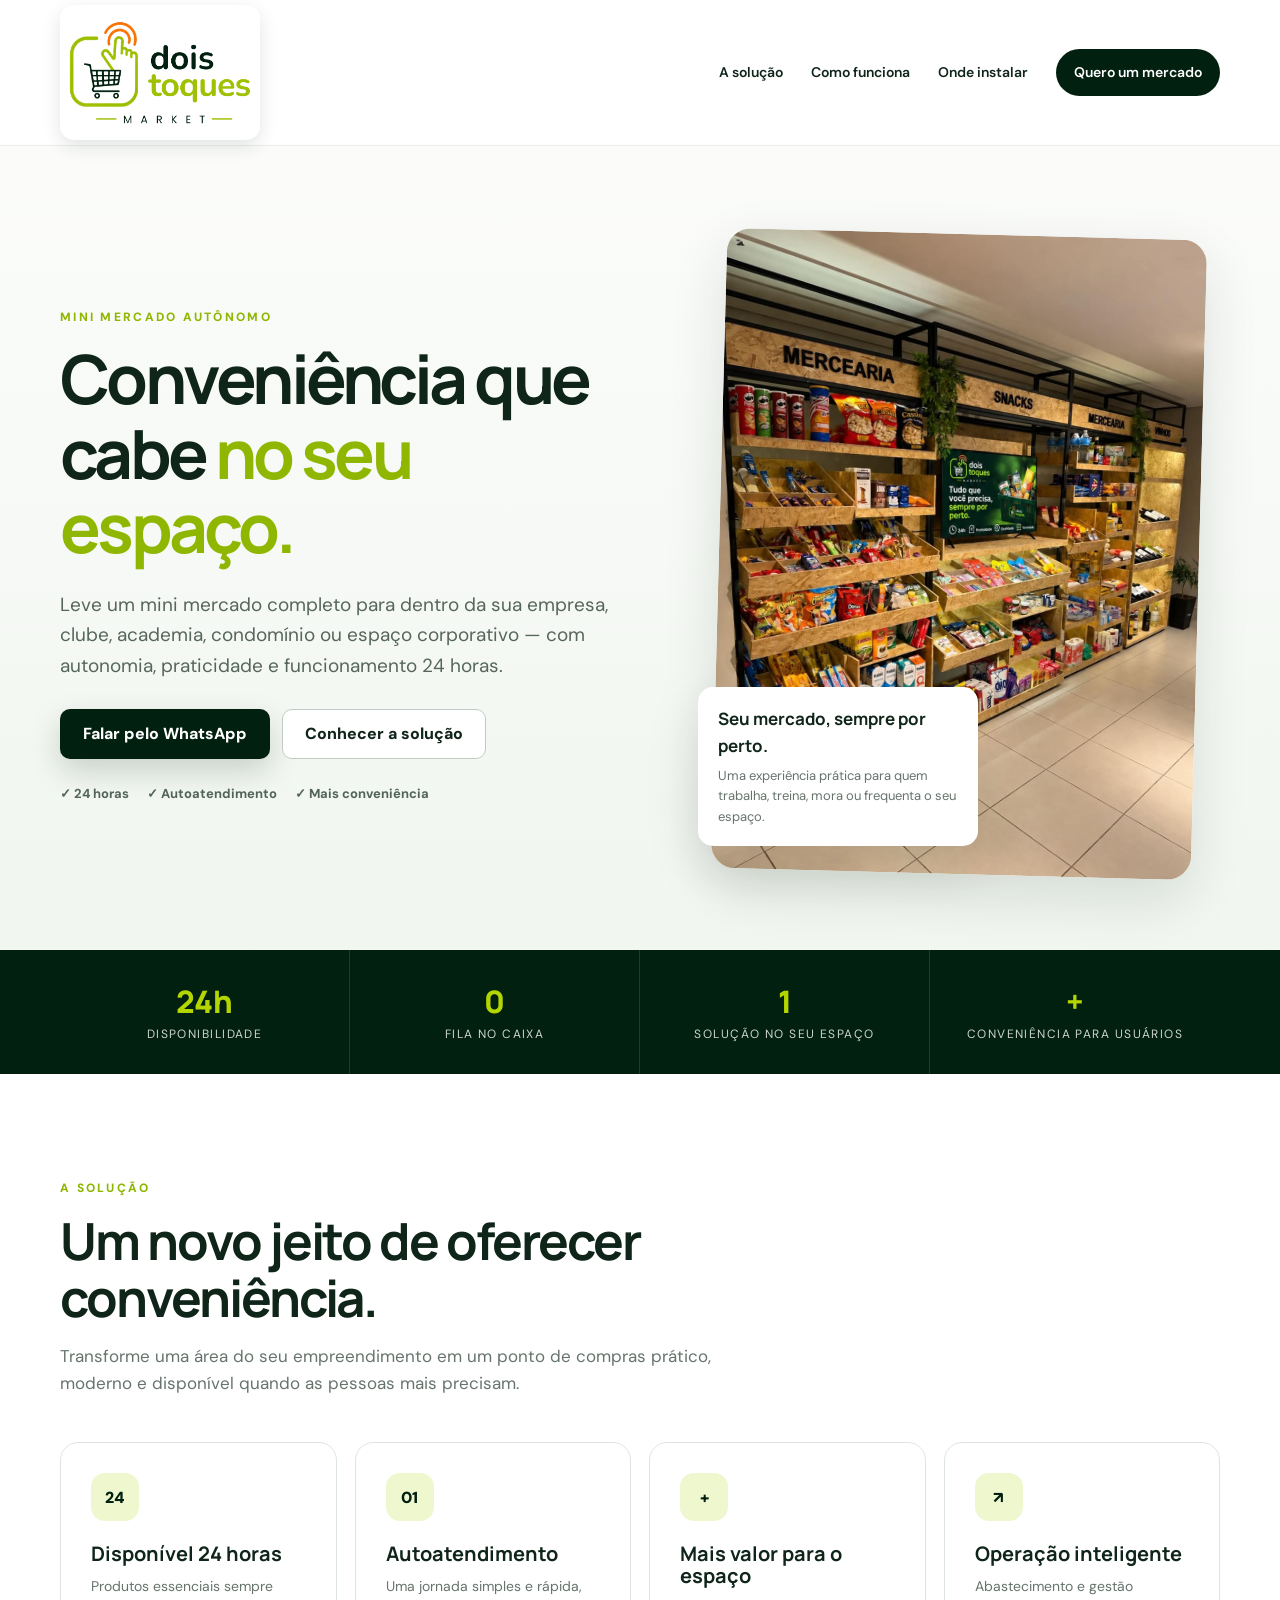
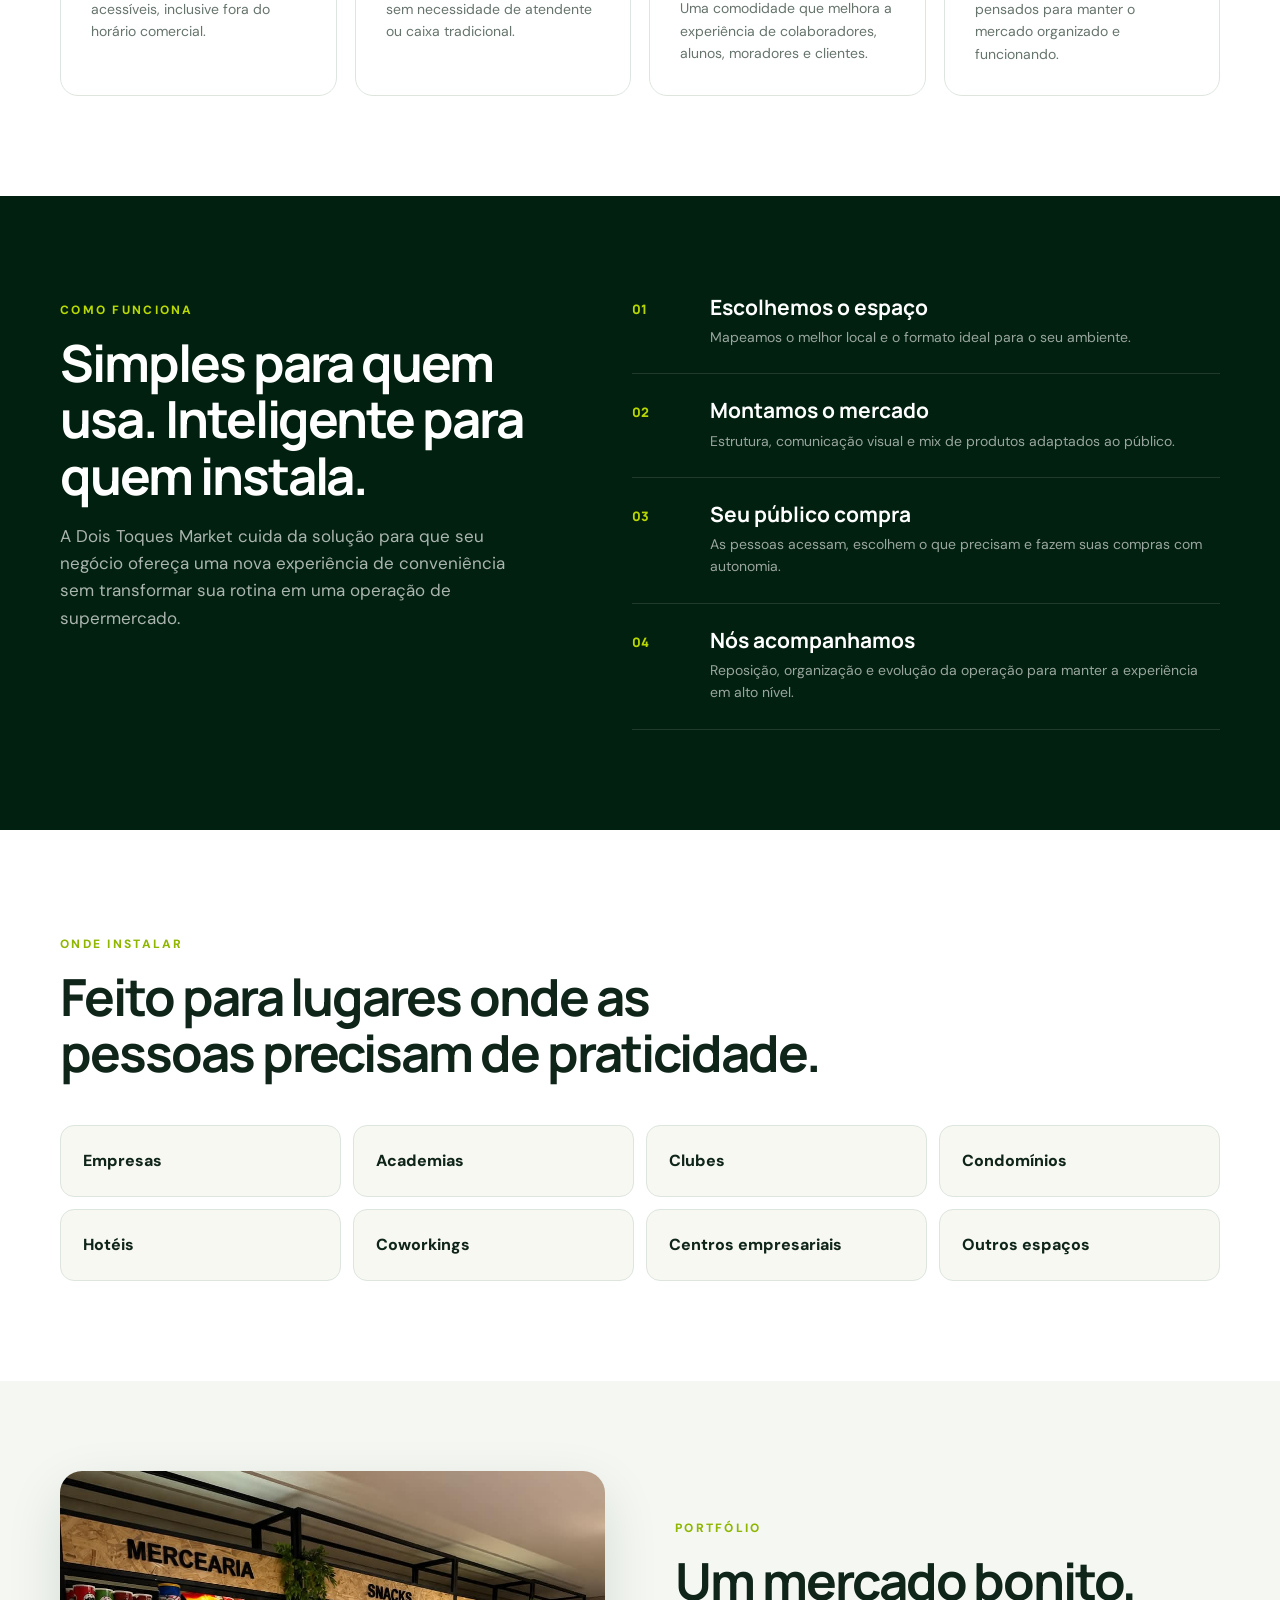
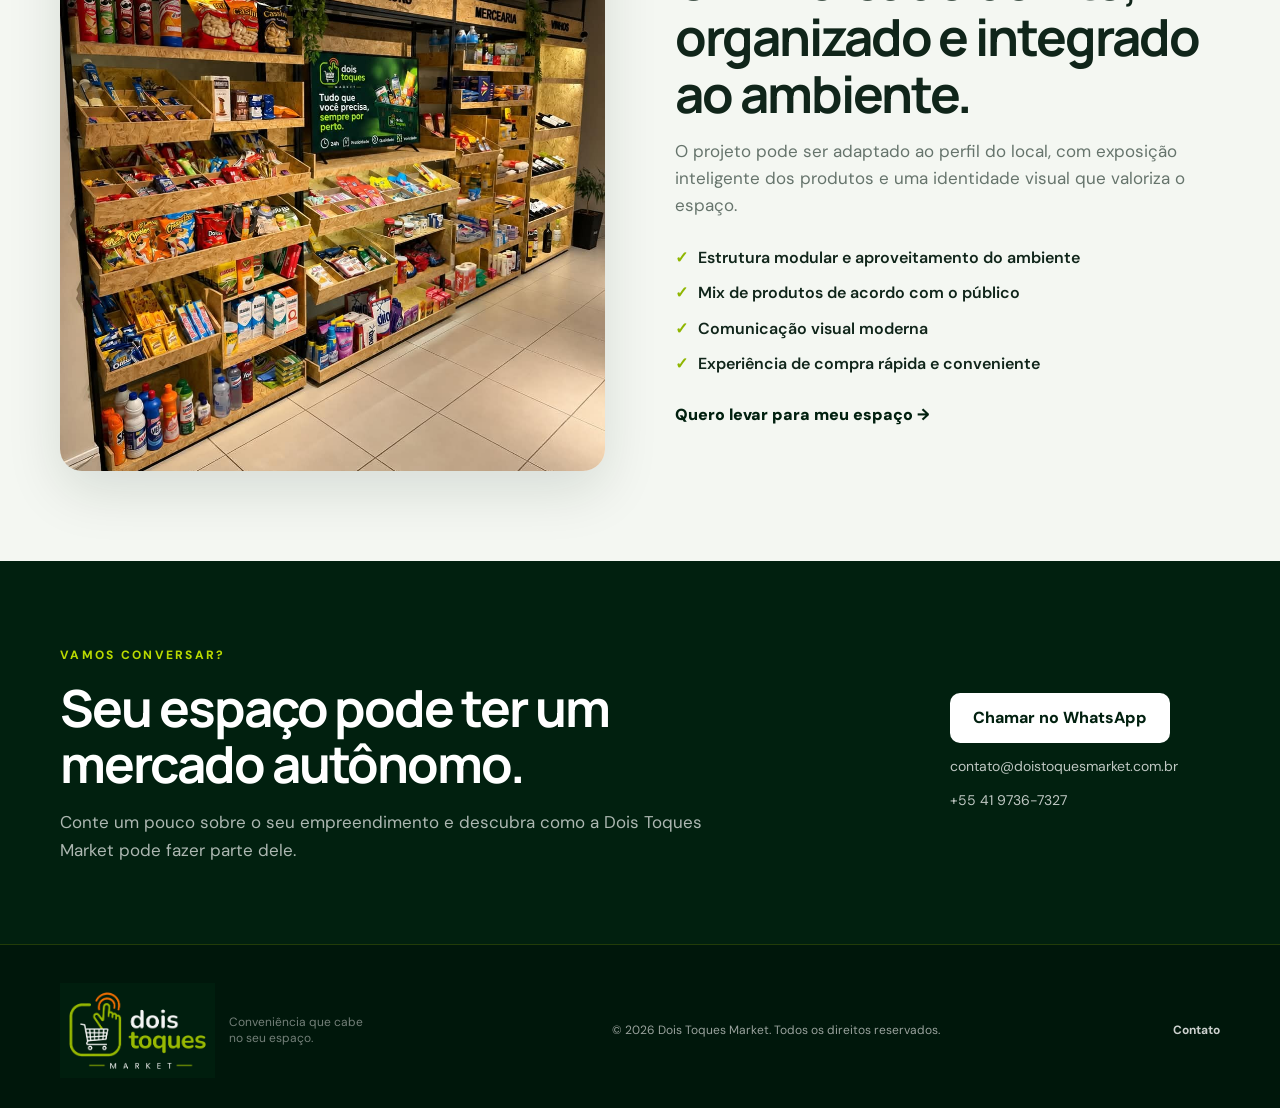
==== commit dfab7621: "Atualiza logo ampliada no GitHub Pages Publica a logo ampliada com um novo nome de arquivo para inva" ====
--- a/index.html
+++ b/index.html
@@ -12,7 +12,7 @@
   <header class="site-header">
     <div class="container nav-wrap">
       <a class="brand" href="#inicio" aria-label="Dois Toques Market">
-        <img src="images/logo-cabecalho.png" alt="Dois Toques Market">
+        <img src="images/logo-cabecalho-v2.png" alt="Dois Toques Market">
       </a>
       <nav class="nav" aria-label="Navegação principal">
         <a href="#solucao">A solução</a>
--- a/css/style.css
+++ b/css/style.css
@@ -36,8 +36,8 @@
   backdrop-filter: blur(14px);
   border-bottom: 1px solid rgba(1,32,15,.08);
 }
-.nav-wrap { min-height: 82px; display:flex; align-items:center; justify-content:space-between; gap:30px; }
-.brand img { width: 175px; height: 70px; object-fit: contain; border-radius: 14px; background: #fff; box-shadow: 0 6px 18px rgba(1,32,15,.12); transition: transform .25s ease, box-shadow .25s ease; }
+.nav-wrap { min-height: 145px; display:flex; align-items:center; justify-content:space-between; gap:30px; }
+.brand img { width: 200px; height: 135px; object-fit: contain; border-radius: 14px; background: #fff; box-shadow: 0 6px 18px rgba(1,32,15,.12); transition: transform .25s ease, box-shadow .25s ease; }
 .brand:hover img { transform: translateY(-2px); box-shadow: 0 9px 22px rgba(1,32,15,.18); }
 .nav { display:flex; align-items:center; gap:28px; font-weight:600; font-size:14px; }
 .nav a:not(.nav-cta):hover { color: var(--lime-2); }
@@ -187,7 +187,7 @@
 }
 @media (max-width: 560px) {
   .container { width:min(100% - 28px, 1160px); }
-  .brand img { width:145px; }
+  .brand img { width:155px; height:115px; }
   h1 { font-size:42px; }
   .hero-text { font-size:17px; }
   .hero-actions .btn { width:100%; }
